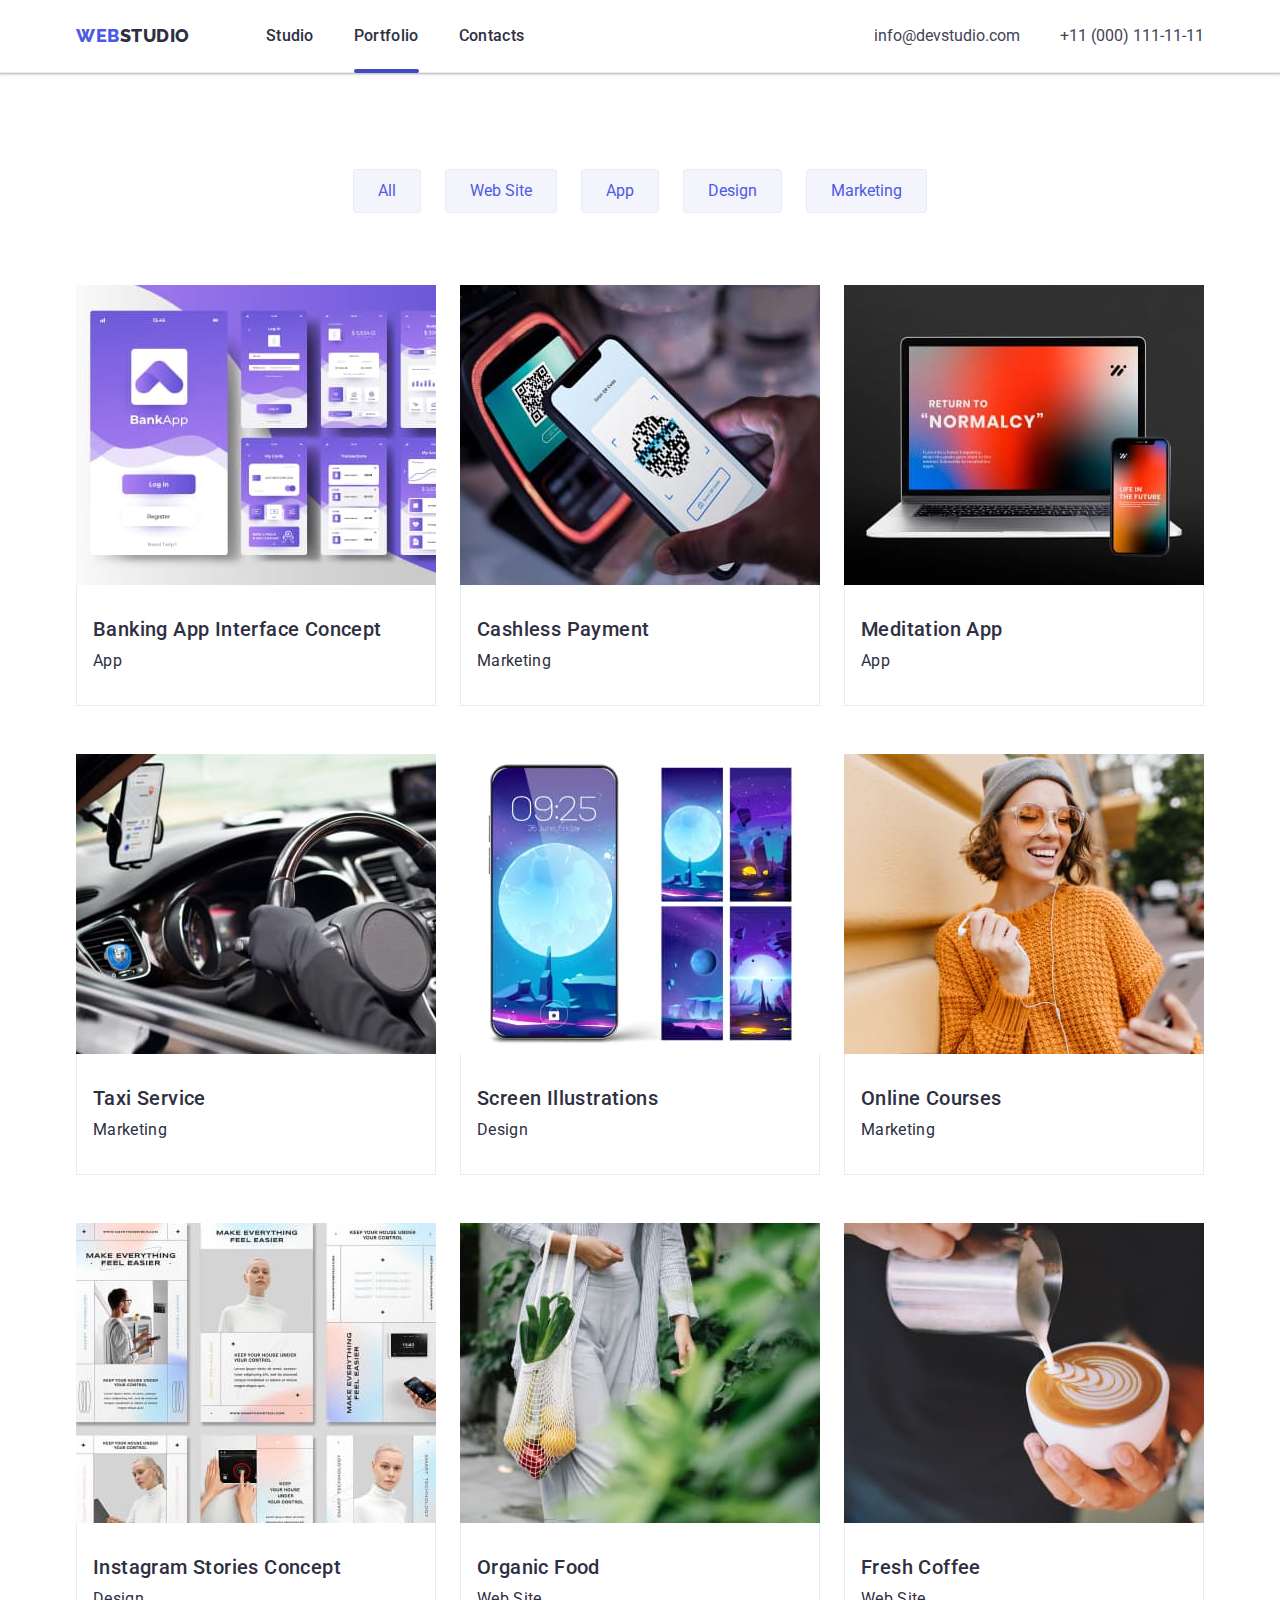
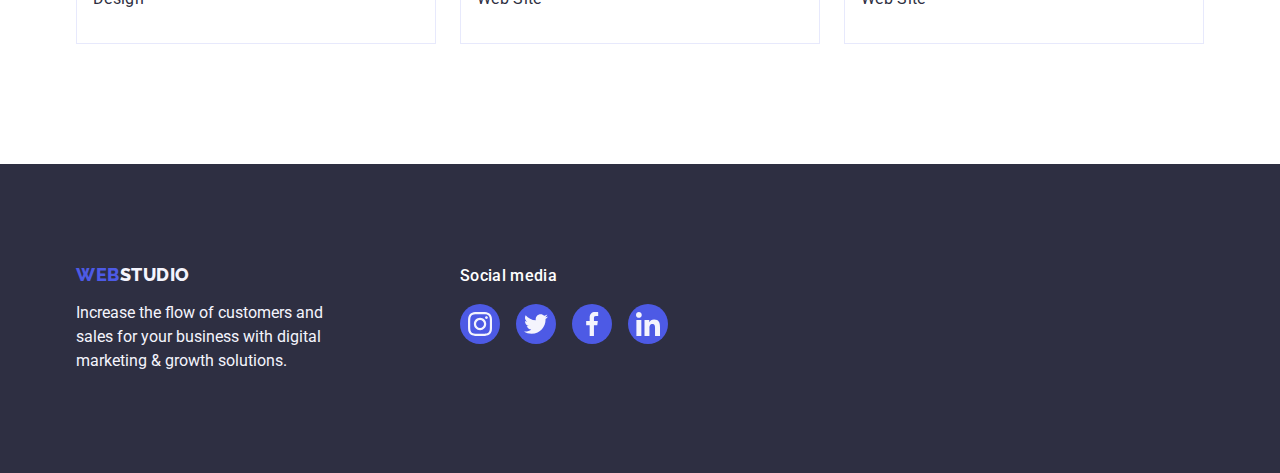
==== portfolio.html @ 68229be2 "Initial commit" ====
<!DOCTYPE html>
<html lang="en">

<head>
  <meta charset="UTF-8" />
  <meta http-equiv="X-UA-Compatible" content="IE=edge" />
  <meta name="viewport" content="width=device-width, initial-scale=1.0" />
  <title>Portfolio</title>
  <link rel="preconnect" href="https://fonts.googleapis.com" />
  <link rel="preconnect" href="https://fonts.gstatic.com" crossorigin />
  <link
    href="https://fonts.googleapis.com/css2?family=Raleway:wght@400;700&family=Roboto:wght@400;500;700;900&display=swap"
    rel="stylesheet" />
  <link rel="stylesheet"
    href="https://cdnjs.cloudflare.com/ajax/libs/modern-normalize/1.1.0/modern-normalize.min.css" />
  <link rel="stylesheet" href="./css/styles.css" />
</head>

<body>
  <!--HEADER-->
  <header class="header">
    <div class="container">
      <!--NAVIGATION MENU-->
      <nav class="nav">
        <!--LOGO-->
        <a href="./index.html" class="link nav-logo">Web<span class="nav-logo-item">Studio</span>
        </a>
        <ul class="list">
          <li class="list-item">
            <a href="./index.html" class="link nav-link">Studio</a>
          </li>
          <li class="list-item">
            <a href="./portfolio.html" class="link nav-link active">Portfolio</a>
          </li>
          <li class="list-item">
            <a href="" class="link nav-link">Contacts</a>
          </li>
        </ul>
      </nav>
      <!--ADDRESS-->
      <address class="address">
        <ul class="list">
          <li class="address-list-item">
            <a href="mailto:info@devstudio.com" class="address-item link">info@devstudio.com</a>
          </li>
          <li class="address-list-item">
            <a href="tel:+110001111111" class="address-item link">+11 (000) 111-11-11</a>
          </li>
        </ul>
      </address>
    </div>
  </header>
  <!--MAIN CONTENT-->

  <main>
    <section class="section-portfolio">
      <div class="container">
        <!--HEAD-->

        <h1 class="visually-hidden">Portfolio</h1>

        <!--FILTER-->

        <ul class="list filter">
          <li class="filter-list">
            <button type="button" class="portfolio-btn">All</button>
          </li>
          <li class="filter-list">
            <button type="button" class="portfolio-btn">Web Site</button>
          </li>
          <li class="filter-list">
            <button type="button" class="portfolio-btn">App</button>
          </li>
          <li class="filter-list">
            <button type="button" class="portfolio-btn">Design</button>
          </li>
          <li class="filter-list">
            <button type="button" class="portfolio-btn">Marketing</button>
          </li>
        </ul>

        <!--PRODUCTS-->

        <ul class="list cards">
          <li class="card">
            <a href="" class="link">
              <div class="box-overlay">
                <img src="./images/projects/bank.jpg" alt="Banking App Interface Concept" width="360" />
                <div class="overlay">
                  <p>14 Stylish and User-Friendly App Design Concepts · Task Manager App · Calorie
                    Tracker App · Exotic Fruit Ecommerce App · Cloud Storage App</p>
                </div>
              </div>
              <div class="card-categories">
                <h2 class="portfolio-title">Banking App Interface Concept</h2>
                <p class="portfolio-text">App</p>
              </div>
            </a>
          </li>
          <li class="card">
            <a href="" class="link">
              <div class="box-overlay">
                <img src="./images/projects/cashless.jpg" alt="Cashless Payment" width="360" />
                <div class="overlay">
                  <p>14 Stylish and User-Friendly App Design Concepts · Task Manager App · Calorie
                    Tracker App · Exotic Fruit Ecommerce App · Cloud Storage App</p>
                </div>
              </div>
              <div class="card-categories">
                <h2 class="portfolio-title">Cashless Payment</h2>
                <p class="portfolio-text">Marketing</p>
              </div>
            </a>
          </li>
          <li class="card">
            <a href="" class="link">
              <div class="box-overlay">
                <img src="./images/projects/meditation.jpg" alt="Meditation App" width="360" />
                <div class="overlay">
                  <p>14 Stylish and User-Friendly App Design Concepts · Task Manager App · Calorie
                    Tracker App · Exotic Fruit Ecommerce App · Cloud Storage App
                  </p>
                </div>
              </div>
              <div class="card-categories">
                <h2 class="portfolio-title">Meditation App</h2>
                <p class="portfolio-text">App</p>
              </div>
            </a>
          </li>
          <li class="card">
            <a href="" class="link">
              <div class="box-overlay">
                <img src="./images/projects/taxi.jpg" alt="Taxi Service" width="360" />
                <div class="overlay">
                  <p>14 Stylish and User-Friendly App Design Concepts · Task Manager App · Calorie
                    Tracker App · Exotic Fruit Ecommerce App · Cloud Storage App</p>
                </div>
              </div>
              <div class="card-categories">
                <h2 class="portfolio-title">Taxi Service</h2>
                <p class="portfolio-text">Marketing</p>
              </div>
            </a>
          </li>
          <li class="card">
            <a href="" class="link">
              <div class="box-overlay">
                <img src="./images/projects/screen.jpg" alt="Screen Illustrations" width="360" />
                <div class="overlay">
                  <p>14 Stylish and User-Friendly App Design Concepts · Task Manager App · Calorie
                    Tracker App · Exotic Fruit Ecommerce App · Cloud Storage App</p>
                </div>
              </div>
              <div class="card-categories">
                <h2 class="portfolio-title">Screen Illustrations</h2>
                <p class="portfolio-text">Design</p>
              </div>
            </a>
          </li>
          <li class="card">
            <a href="" class="link">
              <div class="box-overlay">
                <img src="./images/projects/online-cours.jpg" alt="Online Courses" width="360" />
                <div class="overlay">
                  <p>14 Stylish and User-Friendly App Design Concepts · Task Manager App · Calorie
                    Tracker App · Exotic Fruit Ecommerce App · Cloud Storage App</p>
                </div>
              </div>
              <div class="card-categories">
                <h2 class="portfolio-title">Online Courses</h2>
                <p class="portfolio-text">Marketing</p>
              </div>
            </a>
          </li>
          <li class="card">
            <a href="" class="link">
              <div class="box-overlay">
                <img src="./images/projects/instagram.jpg" alt="Instagram Stories Concept" width="360" />
                <div class="overlay">
                  <p>14 Stylish and User-Friendly App Design Concepts · Task Manager App · Calorie
                    Tracker App · Exotic Fruit Ecommerce App · Cloud Storage App</p>
                </div>
              </div>
              <div class="card-categories">
                <h2 class="portfolio-title">Instagram Stories Concept</h2>
                <p class="portfolio-text">Design</p>
              </div>
            </a>
          </li>
          <li class="card">
            <a href="" class="link">
              <div class="box-overlay">
                <img src="./images/projects/organic-food.jpg" alt="Organic Food" width="360" />
                <div class="overlay">
                  <p>14 Stylish and User-Friendly App Design Concepts · Task Manager App · Calorie
                    Tracker App · Exotic Fruit Ecommerce App · Cloud Storage App</p>
                </div>
              </div>
              <div class="card-categories">
                <h2 class="portfolio-title">Organic Food</h2>
                <p class="portfolio-text">Web Site</p>
              </div>
            </a>
          </li>
          <li class="card">
            <a href="" class="link">
              <div class="box-overlay">
                <img src="./images/projects/fresh-coffe.jpg" alt="Fresh Coffee" width="360" />
                <div class="overlay">
                  <p>14 Stylish and User-Friendly App Design Concepts · Task Manager App · Calorie
                    Tracker App · Exotic Fruit Ecommerce App · Cloud Storage App</p>
                </div>
              </div>
              <div class="card-categories">
                <h2 class="portfolio-title">Fresh Coffee</h2>
                <p class="portfolio-text">Web Site</p>
              </div>
            </a>
          </li>
        </ul>
      </div>
    </section>
  </main>

  <!--FOOTER-->
  <footer class="footer">
    <div class="container footer-flex">
      <div class="footer-logo-container">
        <!--LOGOG-->
        <a href="./index.html" class="link footer-logo">Web<span class="footer-logo-item">Studio</span>
        </a>
        <p class="text">
          Increase the flow of customers and sales for your business with
          digital marketing & growth solutions.
        </p>
      </div>

      <div class="footer-social-container">
        <p class="footer-social-title">Social media</p>
        <ul class="footer-list list">
          <li class="footer-list-item">
            <a class="footer-social-link" href="https://www.instagram.com/" target="_blank" rel="noopener noreferrer">
              <svg class="icon" width="24" height="24">
                <use href="./images/icons.svg#icon-instagram"></use>
              </svg>
            </a>
          </li>
          <li class="footer-list-item">
            <a class="footer-social-link" href="https://twitter.com/" target="_blank" rel="noopener noreferrer">
              <svg class="icon" width="24" height="24">
                <use href="./images/icons.svg#icon-twitter"></use>
              </svg>
            </a>
          </li>
          <li class="footer-list-item">
            <a class="footer-social-link" href="https://www.facebook.com/" target="_blank" rel="noopener noreferrer">
              <svg class="icon" width="24" height="24">
                <use href="./images/icons.svg#icon-facebook"></use>
              </svg>
            </a>
          </li>
          <li class="footer-list-item">
            <a class="footer-social-link" href="https://www.linkedin.com/" target="_blank" rel="noopener noreferrer">
              <svg class="icon" width="24" height="24">
                <use href="./images/icons.svg#icon-linkedin"></use>
              </svg>
            </a>
          </li>
        </ul>
      </div>
    </div>

  </footer>
  <!---MODAL SCRIPT--->
  <script src="./js/modal.js"></script>
</body>

</html>
---- css/styles.css ----
:root {
	--text-color: #434455;
	--dark-color: #2e2f42;
	--primary-barnd-color: #4d5ae5;
	--background-color: #ffffff;
	--pressed-state-cl: #404bbf;
	--light-color: #f4f4fd;
	--heder-border-cl: #e7e9fc;
	--customer-color: #afb1b8;
	--border-color: #8e8f99;
	--social-activ-cl: #31d0aa;
	--сubic: cubic-bezier(0.4, 0, 0.2, 1);
	--backdrop: rgba(46, 47, 66, 0.4);
}

html {
	box-sizing: border-box;
}

*,
*::before,
*::after {
	box-sizing: inherit;
}

body {
	font-family: "Roboto", sans-serif;
	font-style: normal;
	font-weight: 400;
	font-size: 16px;
	line-height: 24px;

	color: var(--brand-color);
	background-color: var(--background-color);
}

h1,
h2,
h3,
h4,
h5,
h6,
p {
	margin: 0;
}

ul {
	padding: 0;
}

/*===utylits===*/
.container {
	width: 1158px;
	padding-left: 15px;
	padding-right: 15px;
	margin: 0 auto;
}

.link {
	text-decoration: none;
}

.list {
	list-style: none;
	margin: 0;
	padding: 0;
}

img {
	display: block;
}

.visually-hidden {
	position: absolute;
	width: 1px;
	height: 1px;
	margin: -1px;
	border: 0;
	padding: 0;
	white-space: nowrap;
	clip-path: inset(100%);
	clip: rect(0 0 0 0);
	overflow: hidden;
}

/* styles for index.html */

/*===HEDER SECTION===*/
.header .container {
	display: flex;
	align-items: center;
	margin: 0 auto 0 auto;
}

.header {
	border-bottom: 1px solid var(--heder-border-cl);
	box-shadow: 0px 2px 1px rgba(46, 47, 66, 0.08),
		0px 1px 1px rgba(46, 47, 66, 0.16), 0px 1px 6px rgba(46, 47, 66, 0.08);
}

/*===LOGO===*/
.nav-logo {
	font-family: "Raleway", sans-serif;
	font-style: normal;
	font-weight: 800;
	font-size: 18px;
	line-height: 1.17;
	margin-right: auto;

	letter-spacing: 0.03em;
	text-decoration: none;
	text-transform: uppercase;

	color: var(--primary-barnd-color);
}

/*.this-page {
	position: relative;
}*/

.nav-logo-item {
	color: var(--dark-color);
}

/*===NAVIGATION===*/
.nav {
	display: flex;
	align-items: center;
	margin-right: auto;

	font-style: normal;
	font-weight: 500;
	font-size: 16px;
	line-height: 24px;
}

.nav .list {
	display: flex;
	margin-left: 76px;
	gap: 40px;
}

.nav-link {
	position: relative;
	display: flex;
	padding-top: 24px;
	padding-bottom: 24px;
}

.nav-link.active::after {
	content: '';
	position: absolute;
	width: 100%;
	height: 4px;
	bottom: -1px;

	background: var(--pressed-state-cl);
	color: var(--pressed-state-cl);
	border-radius: 2px;
}

.list .nav-link {
	font-weight: 500;
	font-size: 16px;
	line-height: 1.5;
	letter-spacing: 0.02em;

	color: var(--dark-color);
	transition: color 250ms var(--сubic);
}

.list .nav-link:hover,
.list .nav-link:focus {
	color: var(--pressed-state-cl);
}

/*===ADRRESS===*/
.address {
	font-style: normal;
}

.address-item.link {
	color: var(--text-color);
}

.address .list {
	display: flex;
	gap: 40px;
}

.address-item {
	transition: color 250ms var(--сubic);
}

.address-item:hover,
.address-item:focus {
	color: var(--pressed-state-cl);
}

/*=== HERO SECTION ===*/

.hero {
	padding: 188px 0;
	max-width: 1440px;
	min-height: 600px;
	margin: 0 auto;
	text-align: center;
	background-color: var(--dark-color);

	background-image: linear-gradient(rgba(46, 47, 66, 0.7),
			rgba(46, 47, 66, 0.7)),
		url(../images/people-office.jpg);

	background-position: center;
	background-size: cover;
	background-repeat: no-repeat;
}

.hero-title {
	font-family: "Roboto", sans-serif;
	font-style: normal;
	font-weight: 700;
	font-size: 56px;
	letter-spacing: 0.02em;
	line-height: 1.07;

	max-width: 496px;
	text-align: center;
	margin-bottom: 48px;
	margin-left: auto;
	margin-right: auto;

	color: var(--background-color);
}

/*---BUTTON---*/
.btn {
	font-family: "Roboto", sans-serif;
	font-weight: 500;
	font-size: 16px;
	line-height: 1.5;
	letter-spacing: 0.04em;

	display: block;
	margin: 0 auto;
	border-radius: 4px;
	padding: 16px 32px;
	min-width: 169px;
	height: 56px;
	box-shadow: 0px 4px 4px rgba(0, 0, 0, 0.15);
	border: none;

	color: var(--background-color);
	background-color: var(--primary-barnd-color);
	cursor: pointer;

	transition: background 250ms var(--сubic);
}


.btn:hover,
.btn:focus {
	background-color: var(--pressed-state-cl);
}

/*--MODAL WINDOW--*/
.backdrop {
	position: fixed;
	top: 0;
	left: 0;

	width: 100%;
	height: 100%;

	background-color: var(--backdrop);
	transition: opacity 250ms var(--сubic), visibility 250ms var(--сubic);
}

.backdrop.is-hidden {
	opacity: 0;
	visibility: hidden;
	pointer-events: none;
}

.modal {
	position: absolute;
	top: 50%;
	left: 50%;

	transform: translate(-50%, -50%);

	min-width: 408px;
	min-height: 576px;
	padding: 24px;

	background: #fcfcfc;
	box-shadow: 0px 1px 1px rgba(0, 0, 0, 0.14),
		0px 1px 3px rgba(0, 0, 0, 0.12),
		0px 2px 1px rgba(0, 0, 0, 0.2);
	border-radius: 4px;
}

.modal-icon {
	width: 24px;
	height: 24px;
	margin-left: auto;
}

.modal-btn {
	display: flex;
	align-items: center;
	justify-content: center;

	width: 100%;
	height: 100%;

	border: none;
	border-radius: 50%;
	background-color: #e7e9fc;
	background-size: cover;

	transition: color 250ms var(--сubic), background 250ms var(--сubic);
}

.icon-close {
	fill: currentColor;
}

.modal-btn:hover,
.modal-btn:focus {
	background-color: var(--pressed-state-cl);
	color: var(--light-color);
	cursor: pointer;
}

/*=== ABOUT SECTION ===*/
.about {
	padding: 120px 0;
}

.about-icon {
	display: flex;
	align-items: center;
	justify-content: center;

	width: 264px;
	height: 112px;
	margin: 0 0 8px 0;

	background: var(--light-color);
	border-radius: 4px;
}

.about-icon.icon {
	width: 64px;
	height: 64px;
	justify-content: center;
}

.about-head {
	font-weight: 500;
	font-size: 20px;
	line-height: 1.2;
	letter-spacing: 0.02em;

	margin-bottom: 8px;

	color: var(--dark-color);
}

.about-paragraf {
	letter-spacing: 0.02em;
}

.about-description {
	display: flex;
	gap: 24px;
}

.about-list {
	flex-basis: calc((100% - 72px) / 4);
}

.about-list:nth-last-child() {
	margin-right: 0;
}

.about-list {
	width: calc((100% - 72px) / 4);
}

/*=== PRODUCT SECTION ===*/
.product-section {
	padding-bottom: 120px;
}

.title {
	font-family: "Roboto";
	font-style: normal;
	font-weight: 700;
	font-size: 36px;
	line-height: 1.1;

	text-align: center;
	letter-spacing: 0.02em;
	text-transform: capitalize;

	margin-bottom: 72px;

	color: var(--dark-color);
}

.list.product {
	display: flex;
	gap: 24px;
}

.title.product {
	margin-bottom: 72px;
}

/*=== TEAM SECTION ===*/

.team {
	padding: 120px 0;

	background-color: var(--light-color);
}

.team .list {
	display: flex;
	gap: 24px;
}

.team-item {
	flex-basis: calc((100% - 72px) / 4);

	box-shadow: 0px 1px 6px rgba(46, 47, 66, 0.08),
		0px 1px 1px rgba(46, 47, 66, 0.16), 0px 2px 1px rgba(46, 47, 66, 0.08);
	border-radius: 0px 0px 4px 4px;
	background-color: var(--background-color);
}

.team-title {
	font-family: "Roboto";
	font-style: normal;
	font-weight: 500;
	font-size: 20px;
	line-height: 24px;
	text-align: center;
	letter-spacing: 0.02em;
	margin-bottom: 8px;

	color: var(--dark-color);
}

.team-posicion {
	font-family: "Roboto";
	font-style: normal;
	font-weight: 400;
	font-size: 16px;
	line-height: 24px;
	text-align: center;
	letter-spacing: 0.02em;

	margin-bottom: 8px;
}

.team-descr {
	padding: 32px 0px;
	border-radius: 0px 0px 4px 4px;
}

/*---ICONS---*/
.social-icon-list {
	display: flex;
	justify-content: center;
	gap: 24px;
}

.social-icon-list-item {
	width: 40px;
	height: 40px;
}

.link-icon {
	display: flex;
	width: 100%;
	height: 100%;

	align-items: center;
	justify-content: center;

	background-color: var(--primary-barnd-color);

	border-radius: 50%;
}

.link-icon:hover,
.link-icon:focus {
	background-color: var(--pressed-state-cl);
}

.link-icon .icon {
	fill: var(--light-color);
}

/*---CUSTOMER SECTION---*/
.customers {
	padding: 120px 0;
	text-align: center;
}

/*.customers-title {
  font-family: "Roboto";
  font-style: normal;
  font-weight: 700;
  font-size: 36px;
  line-height: 1.1;

  margin-bottom: 72px;
  letter-spacing: 0.2em;

  color: var(--dark-color);
}*/
.customers-list {
	display: flex;
	gap: 24px;
	justify-content: center;
}

.customers-list-item {
	width: 168px;
	height: 88px;
}

/*==ICONS COMPANY==*/
.social-icon-list {
	display: flex;
	justify-content: center;
	gap: 24px;
}

.social-icon-list-item {
	width: 40px;
	height: 40px;
}

.link-icon {
	display: flex;
	width: 100%;
	height: 100%;

	align-items: center;
	justify-content: center;

	background-color: var(--primary-barnd-color);

	border-radius: 50%;

	transition: background 250ms var(--сubic);
}

.link-icon:hover,
.link-icon:focus {
	background-color: var(--pressed-state-cl);
}

.link-icon .icon {
	fill: var(--light-color);
}

/*--CUSTOMER SECTION--*/
.customers-link {
	color: var(--border-color);

	height: 100%;

	border: 1px solid var(--border-color);
	border-radius: 4px;

	display: flex;
	justify-content: center;
	align-items: center;

	transition: border 250ms var(--сubic), color 250ms var(--сubic);
}

.customers-icon {
	fill: currentColor;
}

.customers-link:hover,
.customers-link:focus {
	border-color: var(--pressed-state-cl);
	color: var(--pressed-state-cl);
}



/*=== FOOTER SECTION ===*/

.footer {
	padding: 100px 0;

	background-color: var(--dark-color);
}

.footer-flex.container {
	display: flex;
	align-items: baseline;
}

.footer-logo-container {
	margin-right: 120px;
}


.footer-logo {
	font-family: "Raleway", sans-serif;
	font-style: normal;
	font-weight: 800;
	font-size: 18px;
	line-height: 1.17;
	color: var(--primary-barnd-color);
	display: inline-block;
	align-items: center;
	letter-spacing: 0.03em;
	text-decoration: none;
	text-transform: uppercase;
	margin-bottom: 16px;
}

.footer-logo-item,
.footer .text {
	color: var(--light-color);
}

.footer .text {
	width: 264px;
}

.footer-social-title {
	font-family: "Roboto", sans-serif;
	font-style: normal;
	font-weight: 500;
	font-size: 16px;
	line-height: 1.5;
	/* identical to box height, or 150% */

	letter-spacing: 0.02em;

	margin-bottom: 16px;

	color: var(--background-color);
}

.footer-list {
	display: flex;
	gap: 16px;
}

.footer-list-item {
	width: 40px;
	height: 40px;
}

.footer-social-link {
	display: flex;
	width: 100%;
	height: 100%;
	border-radius: 50%;
	background-color: var(--primary-barnd-color);
	align-items: center;
	justify-content: center;
	background-size: cover;
	transition: background 250ms var(--сubic);
}

.footer-social-link:hover,
.footer-social-link:focus {
	background-color: var(--social-activ-cl);
}

.footer .icon {
	fill: var(--light-color);
}

/*== PORTFOLIO PAGE===*/
.section-portfolio {
	padding: 96px 0 120px;
}

/*=== FILTER ===*/
.portfolio-btn {
	display: flex;
	flex-direction: row;
	justify-content: center;
	align-items: center;
	padding: 12px 24px;

	background: var(--light-color);
	color: var(--primary-barnd-color);
	border: 1px solid var(--heder-border-cl);
	border-radius: 4px;
	cursor: pointer;

	transition: color 250ms var(--сubic), background 250ms var(--сubic), border 250ms var(--сubic),
		box-shadow 250ms var(--сubic);
}

.portfolio-btn:hover,
.portfolio-btn:focus {
	color: var(--background-color);
	background-color: var(--pressed-state-cl);
	border: 1px solid transparent;
	box-shadow: 0px 3px 1px rgba(0, 0, 0, 0.1), 0px 2px 1px rgba(0, 0, 0, 0.08),
		0px 2px 2px rgba(0, 0, 0, 0.12);
}

.list.filter {
	display: flex;
	justify-content: center;
	gap: 24px;
	margin-bottom: 72px;
}

/*=== PRODUCT ===*/
.portfolio-title {
	margin-bottom: 8px;
	font-weight: 500;
	font-size: 20px;
	line-height: 1.2;
	letter-spacing: 0.02em;

	color: var(--dark-color);
}

.portfolio-text {
	font-size: 16px;
	line-height: 1.5;
	letter-spacing: 0.02em;
	color: var(--dark-color);
}

/* Cards */

.list.cards {
	display: flex;
	flex-wrap: wrap;
	column-gap: 24px;
	row-gap: 48px;
}

.card {
	width: 360px;

	background: #ffffff;
}

.card .link {
	display: block;
	transition: box-shadow 250ms var(--сubic);
}

.card .link:hover,
.card .link:focus {
	box-shadow: 0px 1px 6px rgba(46, 47, 66, 0.08), 0px 1px 1px rgba(46, 47, 66, 0.16),
		0px 2px 1px rgba(46, 47, 66, 0.08);
}

.card-categories {
	padding: 32px 16px;
	border: 1px solid #e7e9fc;
	border-top: none;
}

/*--OVERLEAY CARD--*/
.box-overlay {
	position: relative;
	overflow: hidden;

	width: 100%;
	height: 100%;
}

.overlay {
	position: absolute;
	top: 0;
	right: 0;
	width: 100%;
	height: 100%;
	padding: 40px 32px 164px 32px;

	background-color: var(--primary-barnd-color);
	transform: translateY(100%);
	transition: transform 250ms var(--сubic);
}

.card:hover .overlay {
	transform: translateY(0);
}

.overlay p {
	color: var(--light-color);
}
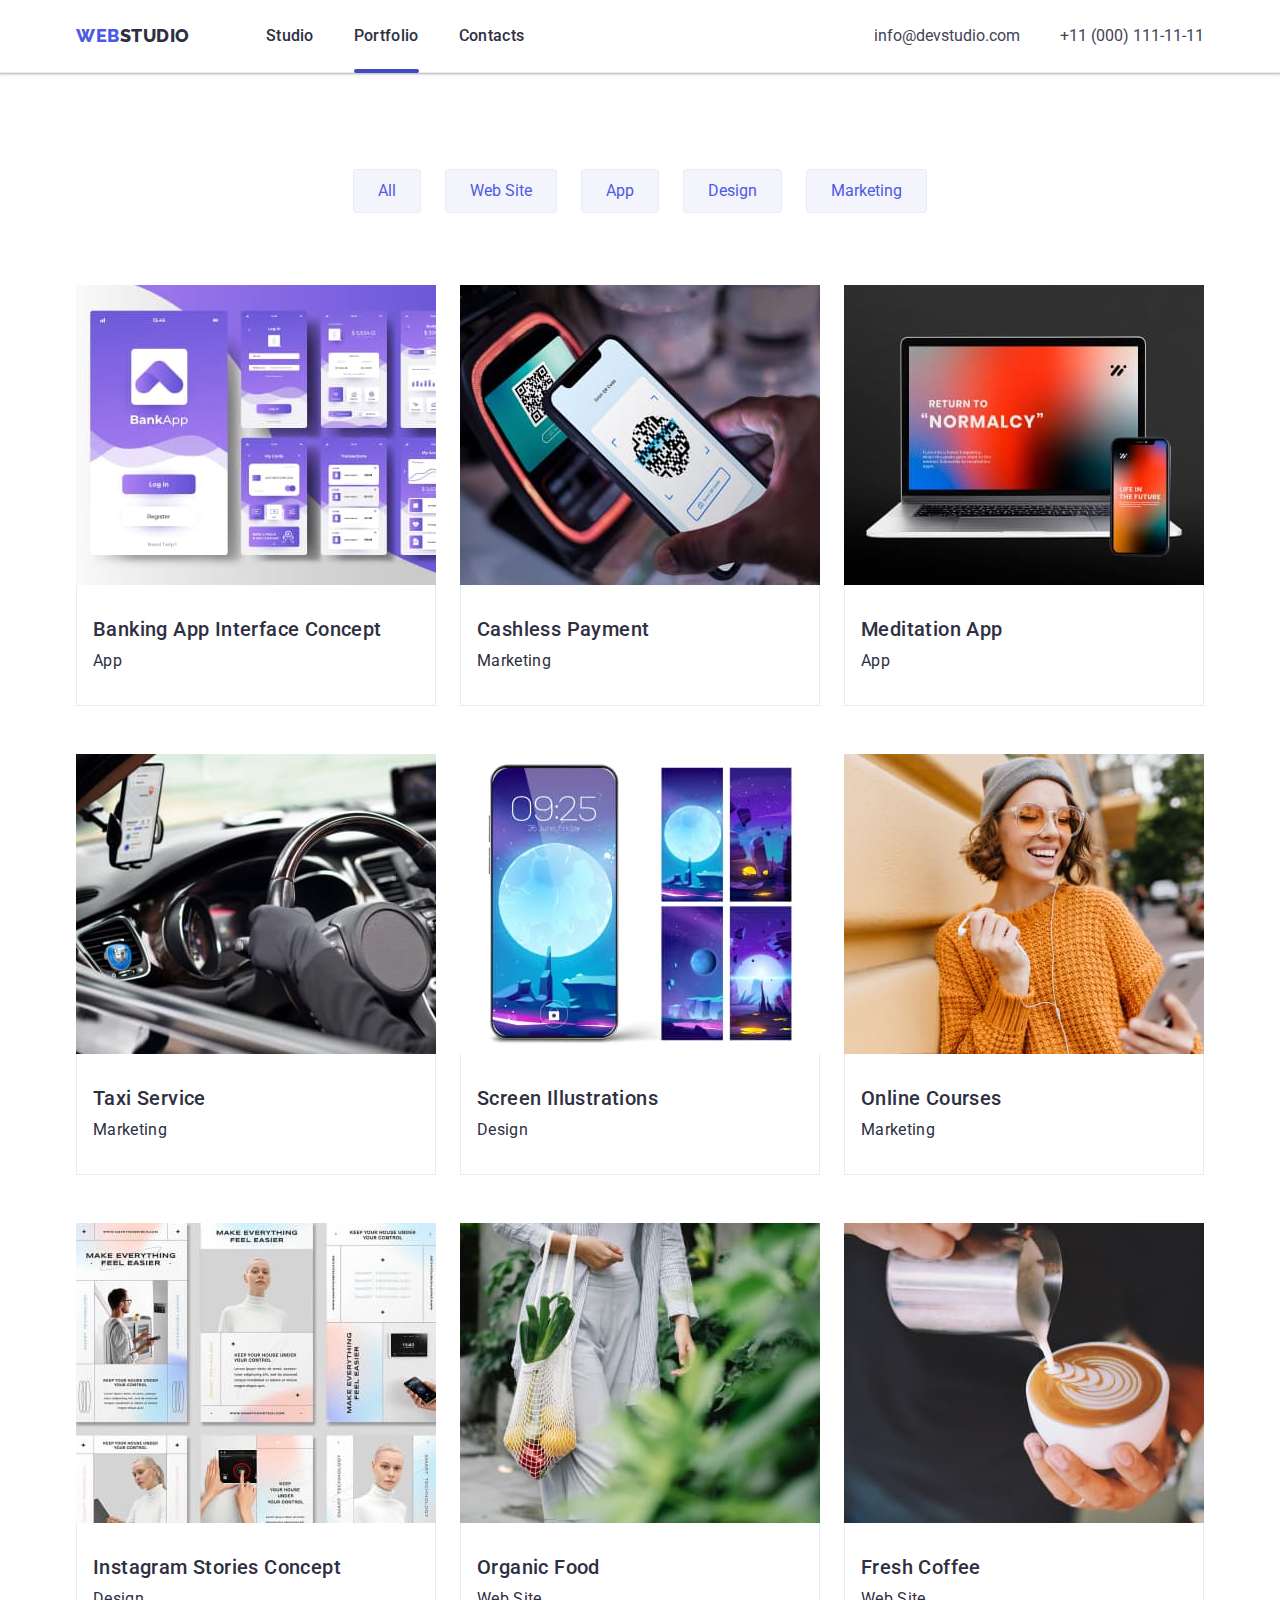
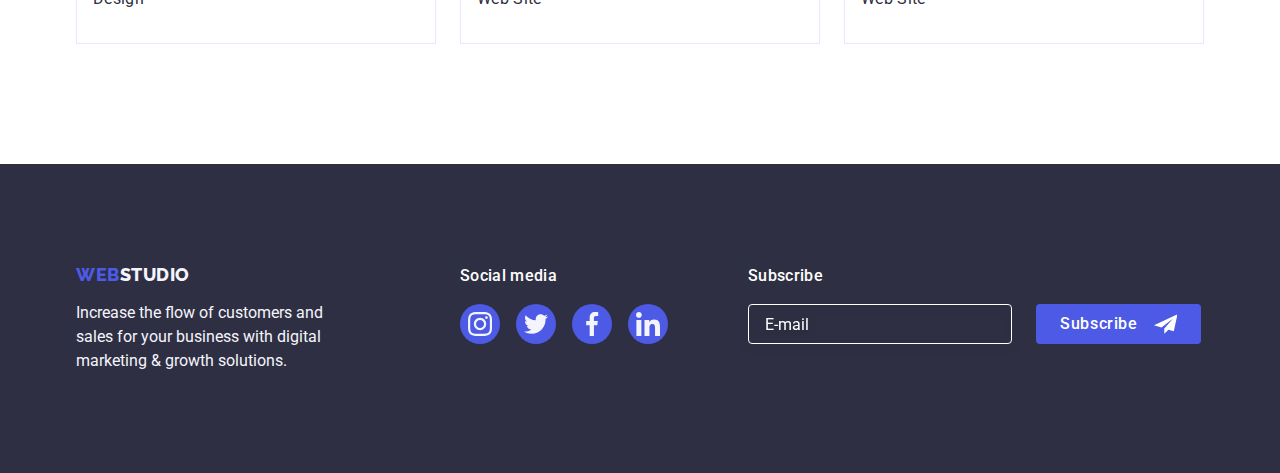
==== commit 9daea03f: "modal+footer" ====
--- a/portfolio.html
+++ b/portfolio.html
@@ -269,6 +269,19 @@
           </li>
         </ul>
       </div>
+      <div class="footer-subscribe">
+        <p class="footer-social-title">Subscribe</p>
+        <form class="footer-form">
+
+          <input class="footer-input" type="email" name="email" placeholder="E-mail" aria-label="email" />
+          <button type="submit">
+            Subscribe
+            <svg class="icon-send" width="24" height="20">
+              <use href="./images/icons.svg#icon-icon-send"></use>
+            </svg>
+          </button>
+        </form>
+      </div>
     </div>
 
   </footer>
--- a/css/styles.css
+++ b/css/styles.css
@@ -273,6 +273,7 @@
 	height: 100%;
 
 	background-color: var(--backdrop);
+	opacity: 1;
 	transition: opacity 250ms var(--сubic), visibility 250ms var(--сubic);
 }
 
@@ -331,6 +332,174 @@
 	background-color: var(--pressed-state-cl);
 	color: var(--light-color);
 	cursor: pointer;
+}
+
+/*---MODAL IMPUT---*/
+.modal-label {
+	position: relative;
+	display: flex;
+	flex-wrap: wrap;
+	margin-bottom: 8px;
+	font-weight: 400;
+	font-size: 12px;
+	line-height: 1.7;
+	letter-spacing: 0.04em;
+	color: #8E8F99;
+}
+
+.textarea-label {
+	margin-bottom: 16px;
+}
+
+.span-wraper {
+	width: 100%;
+}
+
+.modal-input {
+	padding: 11px;
+	padding-left: 38px;
+	width: 100%;
+	height: 40px;
+	outline: none;
+	border: 1px solid rgba(46, 47, 66, 0.4);
+	border-radius: 4px;
+}
+
+.textarea {
+	padding-top: 8px;
+	padding-left: 16px;
+	width: 100%;
+	min-height: 120px;
+	resize: none;
+	outline: none;
+	border: 1px solid rgba(46, 47, 66, 0.4);
+	border-radius: 4px;
+}
+
+.textarea::placeholder {
+	font-weight: 400;
+	font-size: 12px;
+	line-height: 1.7;
+	letter-spacing: 0.04em;
+	color: rgba(46, 47, 66, 0.4);
+}
+
+.modal-input:focus,
+.textarea:focus {
+	border: 1px solid #4D5AE5;
+}
+
+.icon-input {
+	position: absolute;
+	top: 50%;
+	;
+	left: 19px;
+}
+
+.modal-label:focus-within {
+	fill: #404bbf;
+}
+
+.modal-checkbox {
+	position: relative;
+	display: flex;
+	margin-bottom: 24px;
+	font-weight: 400;
+	font-size: 12px;
+	line-height: 1.7;
+	letter-spacing: 0.04em;
+	color: #8E8F99;
+}
+
+.checkbox {
+	position: absolute;
+	position: absolute;
+	width: 1px;
+	height: 1px;
+	margin: -1px;
+	border: 0;
+	padding: 0;
+	clip: rect(0 0 0 0);
+	overflow: hidden;
+
+}
+
+.form-checkbox__border {
+	position: relative;
+	display: inline-block;
+	width: 16px;
+	height: 16px;
+	margin-right: 8px;
+	border: 1px solid rgba(46, 47, 66, 0.4);
+	border-radius: 2px;
+	cursor: pointer;
+	transition: border 250ms cubic-bezier(0.4, 0, 0.2, 1), background-color 250ms cubic-bezier(0.4, 0, 0.2, 1);
+}
+
+.border_svg-checked {
+	position: absolute;
+	top: -1px;
+	left: -1px;
+	background-size: contain;
+	opacity: 0;
+	transition: opacity 250ms cubic-bezier(0.4, 0, 0.2, 1);
+}
+
+.fmodal-form__check:checked+.form-checkbox__border {
+	border: 1px solid rgb(77, 90, 229);
+	background-color: rgb(77, 90, 229);
+}
+
+.fmodal-form__check:checked+.form-checkbox__border>.border_svg-checked {
+	opacity: 1;
+}
+
+.checkbox-icon {
+
+	width: 16px;
+	height: 16px;
+	margin-right: 8px;
+	border: 1px solid rgba(46, 47, 66, 0.4);
+	border-radius: 2px;
+}
+
+.checkbox:checked~.checkbox-icon {
+	background-image: url(../images/checkbox.svg);
+	background-size: contain;
+
+	border: none;
+	border-radius: 2px;
+}
+
+.checkbox:focus~.checkbox-icon {
+
+	outline: 1px solid rgba(46, 47, 66, 0.4);
+	border-radius: 2px;
+}
+
+
+.modal-checkbox a {
+	color: #4D5AE5;
+}
+
+.submit-btn {
+	width: 169px;
+	height: 56px;
+	padding: 16px 32px;
+	background: #4D5AE5;
+	cursor: pointer;
+	border: none;
+	box-shadow: 0px 4px 4px rgba(0, 0, 0, 0.15);
+	border-radius: 4px;
+	font-weight: 500;
+	color: #FFFFFF;
+
+	transition: background 250ms cubic-bezier(0.4, 0, 0.2, 1);
+}
+
+.submit-btn:hover,
+.submit-btn:focus {
+	background: #404BBF;
 }
 
 /*=== ABOUT SECTION ===*/
@@ -686,6 +855,76 @@
 	fill: var(--light-color);
 }
 
+/*---SUBSCRIBE--*/
+.footer-subscribe {
+	margin-left: 80px;
+}
+
+.footer-form {
+	position: relative;
+	display: flex;
+	gap: 24px;
+
+}
+
+.footer-input {
+	padding: 8px;
+	padding-left: 16px;
+	width: 264px;
+	height: 40px;
+	color: var(--background-color);
+	background: none;
+	border: 1px solid var(--background-color);
+	filter: drop-shadow(0px 4px 4px rgba(0, 0, 0, 0.15));
+	border-radius: 4px;
+}
+
+.footer-input:focus {
+	border: 1px solid var(--primary-barnd-color);
+	border-radius: 4px;
+}
+
+.footer-input::placeholder {
+	color: var(--background-color);
+}
+
+.footer-span {
+	position: absolute;
+	top: 0;
+	left: 16px;
+
+	font-weight: 400;
+	font-size: 12px;
+	line-height: 2.00;
+	letter-spacing: 0.04em;
+	color: var(--background-color);
+}
+
+.footer-subscribe button {
+	display: flex;
+	justify-content: center;
+	align-items: center;
+	padding: 8px 24px;
+	gap: 16px;
+
+	width: 165px;
+	font-weight: 500;
+	font-size: 16px;
+	line-height: 1.5;
+	letter-spacing: 0.04em;
+	cursor: pointer;
+	color: var(--background-color);
+	background: var(--primary-barnd-color);
+	border: none;
+	border-radius: 4px;
+	transition: background-color 250ms cubic-bezier(0.4, 0, 0.2, 1);
+}
+
+.footer-subscribe button:focus,
+.footer-subscribe button:hover {
+	background-color: var(--pressed-state-cl);
+}
+
 /*== PORTFOLIO PAGE===*/
 .section-portfolio {
 	padding: 96px 0 120px;
